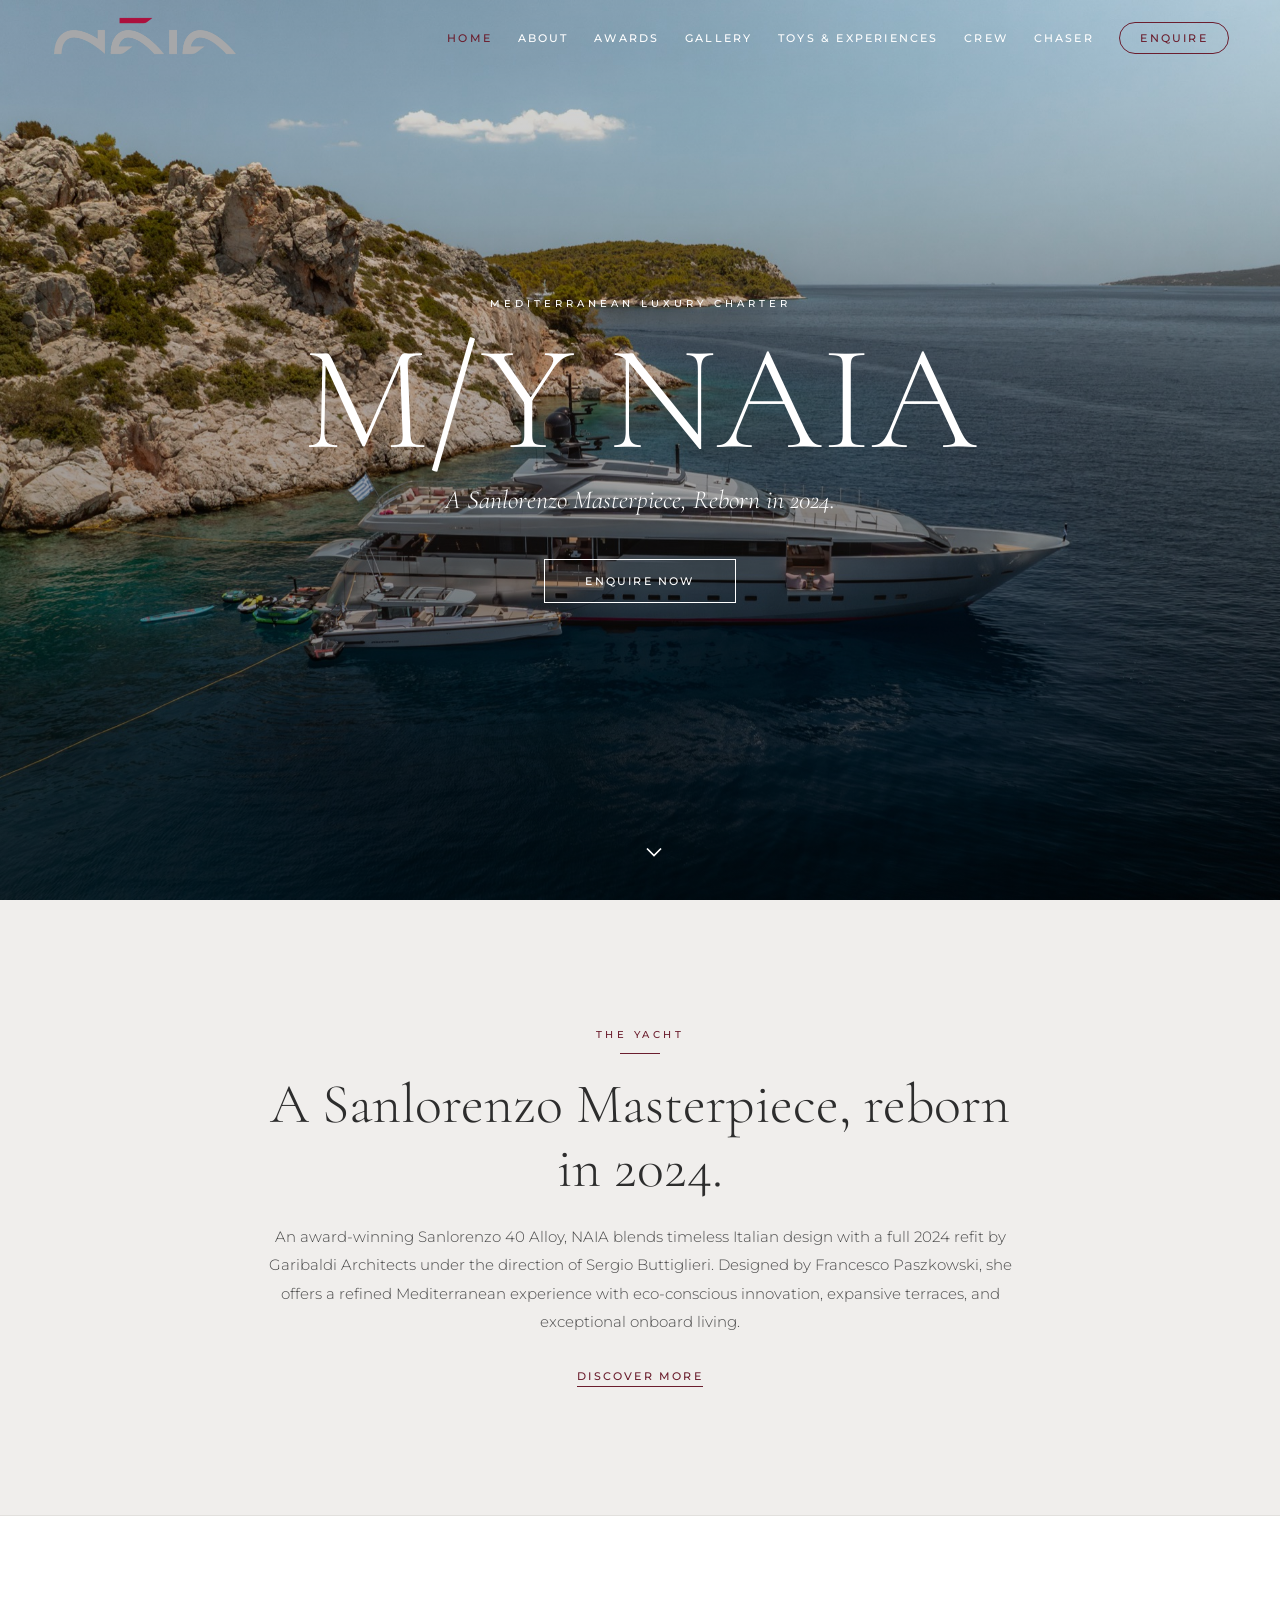
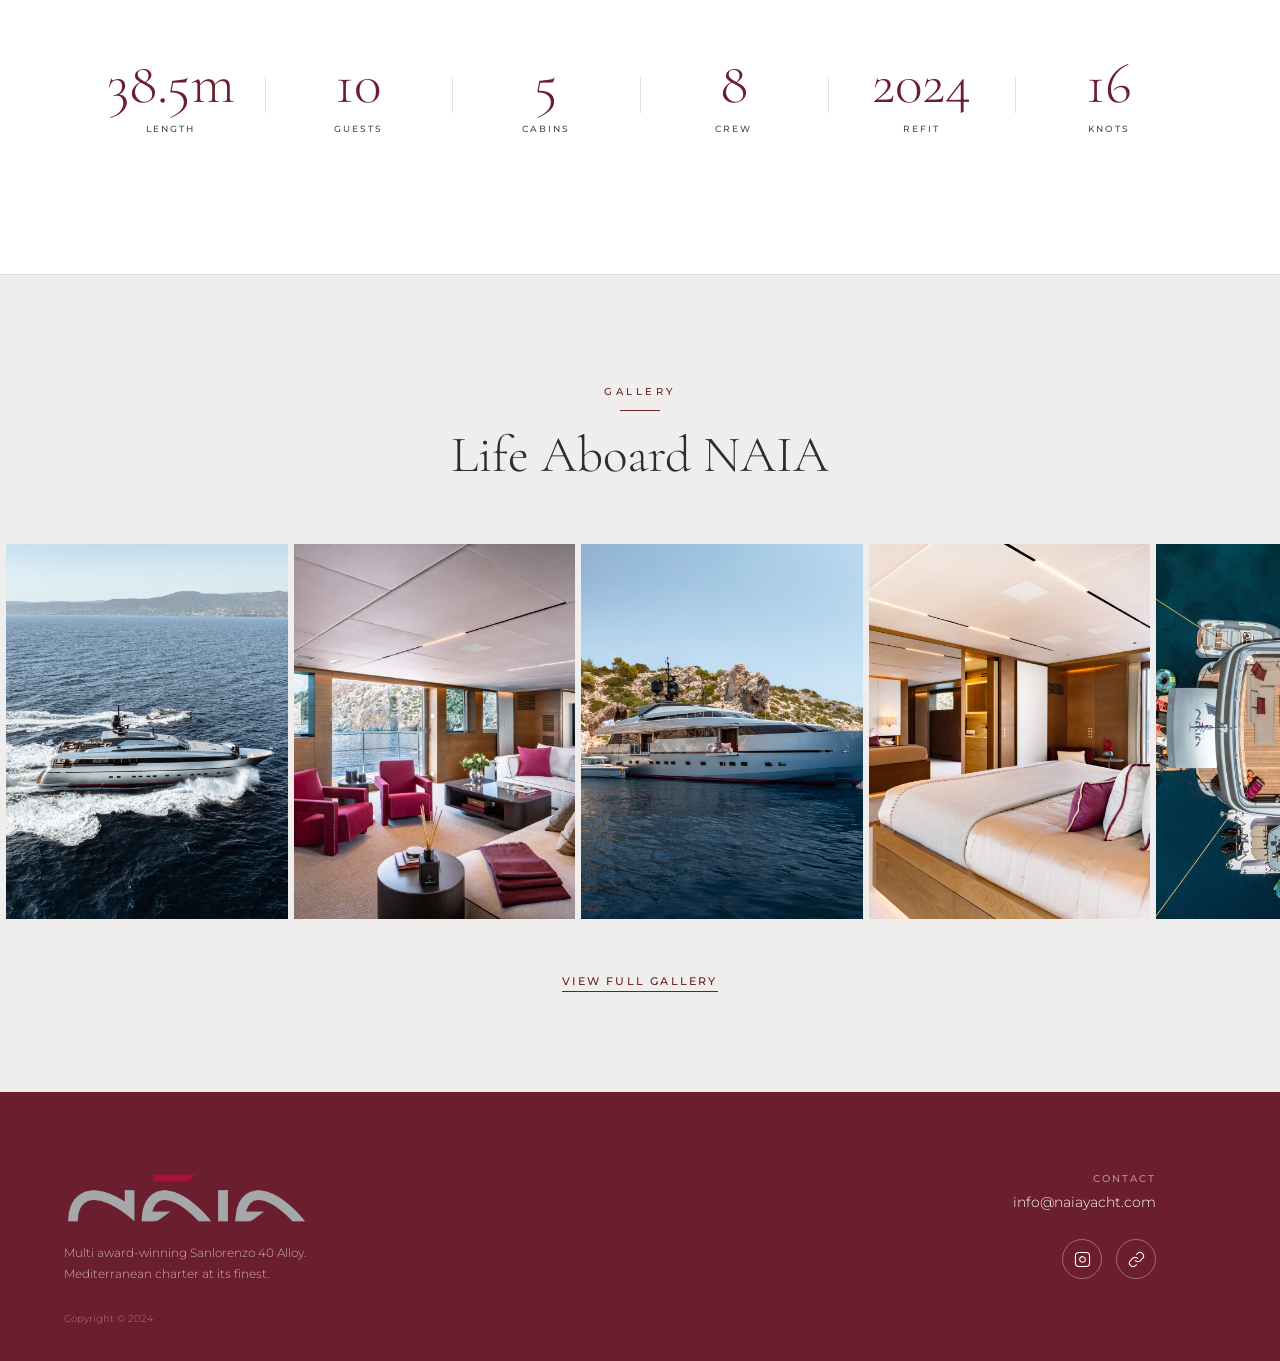
==== index.html @ 9a211b0f "Initial commit" ====
<!DOCTYPE html>
<html lang="en">
<head>
<meta charset="UTF-8">
<meta name="viewport" content="width=device-width, initial-scale=1.0">
<title>M/Y NAIA — Mediterranean Luxury Charter</title>
<meta name="description" content="M/Y NAIA — Award-winning Sanlorenzo 40 Alloy. Mediterranean luxury yacht charter. 10 guests, 5 cabins, 2024 refit.">
<link rel="preconnect" href="https://fonts.googleapis.com">
<link rel="preconnect" href="https://fonts.gstatic.com" crossorigin>
<link href="https://fonts.googleapis.com/css2?family=Cormorant+Garamond:ital,wght@0,300;0,400;0,600;1,300;1,400;1,600&family=Montserrat:wght@300;400;500&display=swap" rel="stylesheet">
<link rel="stylesheet" href="style.css?v=2">
<style>
/* ---- HERO ---- */
#home-hero {
  position: relative;
  height: 100vh;
  min-height: 600px;
  background: url('home-hero-final.jpg') center 60% / cover no-repeat;
  display: flex;
  flex-direction: column;
  align-items: center;
  justify-content: center;
  text-align: center;
}
#home-hero::after {
  content: '';
  position: absolute; inset: 0;
  background: linear-gradient(to bottom, rgba(0,0,0,0.12) 0%, rgba(0,0,0,0.58) 100%);
  pointer-events: none;
}

.hero-content { position: relative; z-index: 2; padding: 0 clamp(20px,5vw,60px); width: 100%; }

@keyframes hFadeUp {
  from { opacity:0; transform:translateY(20px); }
  to   { opacity:1; transform:translateY(0); }
}

.hero-eyebrow {
  font-family:'Montserrat',sans-serif; font-size:10px; font-weight:500;
  color:var(--white); text-transform:uppercase; letter-spacing:0.4em;
  opacity:0; animation: hFadeUp .8s ease forwards .2s;
}
.hero-title {
  font-family:'Cormorant Garamond',serif;
  font-size:clamp(72px,13vw,150px); font-weight:300; color:var(--white);
  line-height:1; margin-top:14px;
  opacity:0; animation: hFadeUp .8s ease forwards .4s;
}
.hero-subtitle {
  font-family:'Cormorant Garamond',serif; font-style:italic;
  font-size:clamp(18px,2.5vw,26px); font-weight:300; color:var(--white);
  margin-top:10px;
  opacity:0; animation: hFadeUp .8s ease forwards .6s;
}

.hero-cta {
  display:inline-block; margin-top:44px;
  border:1.5px solid var(--white); color:var(--white); background:transparent;
  font-family:'Montserrat',sans-serif; font-size:11px; font-weight:500;
  text-transform:uppercase; letter-spacing:0.2em; padding:14px 40px;
  cursor:pointer; transition:background .3s ease,color .3s ease;
  opacity:0; animation: hFadeUp .8s ease forwards .8s;
}
.hero-cta:hover { background:var(--white); color:var(--dark); }

@keyframes bounce { 0%,100%{transform:translateX(-50%) translateY(0)} 50%{transform:translateX(-50%) translateY(8px)} }
.scroll-chevron {
  position:absolute; bottom:30px; left:50%; transform:translateX(-50%);
  z-index:2; cursor:pointer;
  opacity:0; animation: hFadeUp .8s ease forwards 1.0s, bounce 2s ease-in-out infinite 2.2s;
}
.scroll-chevron svg { width:28px; height:28px; fill:none; stroke:var(--white); stroke-width:1.5; }

/* ---- YACHT TEXT BLOCK ---- */
.yacht-text-block {
  background: var(--light-grey);
  padding: clamp(80px,10vw,130px) clamp(20px,5vw,80px);
  text-align: center;
}
.yacht-text-inner { max-width: 760px; margin: 0 auto; }
.yacht-text-heading {
  font-family:'Cormorant Garamond',serif;
  font-size:clamp(32px,4.5vw,56px); font-weight:300; color:var(--dark);
  line-height:1.15; margin-top:18px;
}
.yacht-text-body {
  font-family:'Montserrat',sans-serif; font-size:clamp(13px,1.3vw,15px);
  font-weight:300; color:var(--mid-grey); line-height:1.9; margin-top:22px;
}
.intro-link {
  display:inline-block; margin-top:32px;
  font-family:'Montserrat',sans-serif; font-size:11px; font-weight:500;
  text-transform:uppercase; letter-spacing:0.2em; color:var(--burgundy);
  border-bottom:1px solid var(--burgundy); padding-bottom:3px;
  transition:color .3s ease;
}
.intro-link:hover { color:var(--deep-burgundy); }

/* ---- SPECS BAR ---- */
.specs-numbers {
  background: var(--white);
  padding: clamp(90px,12vw,140px) clamp(40px,6vw,100px);
  border-top: 1px solid var(--border);
  border-bottom: 1px solid var(--border);
}
.specs-numbers-inner {
  width: 100%;
  display: flex; align-items: center; justify-content: space-between;
  flex-wrap: nowrap;
}
.sn-item {
  text-align: center;
  flex: 1;
  position: relative;
  padding: 0 12px;
}
.sn-item + .sn-item::before {
  content: '';
  position: absolute; left: 0; top: 50%; transform: translateY(-50%);
  width: 1px; height: 36px;
  background: var(--border);
}
.sn-number {
  font-family:'Cormorant Garamond',serif;
  font-size: clamp(36px,4.5vw,64px); font-weight:300; color:var(--burgundy);
  line-height:1; display:block; white-space:nowrap;
}
.sn-label {
  font-family:'Montserrat',sans-serif; font-size:9px; font-weight:500;
  text-transform:uppercase; letter-spacing:0.22em; color:var(--mid-grey);
  margin-top:10px; display:block;
}

/* ---- GALLERY PREVIEW ---- */
.gallery-preview {
  background: var(--light-grey);
  padding: clamp(70px,9vw,110px) 0 0;
}
.gp-header {
  text-align: center;
  padding: 0 clamp(20px,5vw,80px) clamp(40px,5vw,60px);
}
.gp-heading {
  font-family:'Cormorant Garamond',serif;
  font-size:clamp(32px,4vw,52px); font-weight:300; color:var(--dark);
  margin-top:16px; line-height:1.1;
}
/* Horizontal scroll strip */
.gp-strip-wrap {
  overflow: hidden;
  cursor: none;
  position: relative;
}
.gp-strip-wrap:hover { cursor: none; }
.gp-strip {
  display: flex;
  gap: 6px;
  transition: transform 0.08s linear;
  will-change: transform;
  padding: 0 6px;
}
.gp-item {
  flex: 0 0 auto;
  width: clamp(220px, 22vw, 320px);
  overflow: hidden;
}
.gp-item img {
  width: 100%; aspect-ratio: 3/4; object-fit: cover; display: block;
  transition: transform .6s ease;
}
.gp-item:hover img { transform: scale(1.03); }

/* Custom cursor */
.gp-cursor { display: none; }

.gp-footer {
  text-align: center;
  padding: clamp(36px,4vw,52px) clamp(20px,5vw,80px) clamp(60px,8vw,100px);
}
.gp-btn {
  display:inline-block;
  font-family:'Montserrat',sans-serif; font-size:11px; font-weight:500;
  text-transform:uppercase; letter-spacing:0.2em; color:var(--burgundy);
  border-bottom:1px solid var(--burgundy); padding-bottom:3px;
  transition:opacity .3s ease;
}
.gp-btn:hover { opacity:.6; }

@media(max-width:600px) {
  .gp-item { width: 72vw; }
}

/* RESPONSIVE */
@media (max-width:700px) {
  .specs-numbers-inner { flex-wrap:wrap; justify-content:center; }
  .sn-item { flex: 0 0 33%; padding: 20px 8px; }
  .sn-item + .sn-item::before { display:none; }
}
</style>
</head>
<body>

<!-- NAV -->
<header id="site-header">
  <nav>
    <a href="index.html" class="nav-logo"><img src="logo.webp" alt="M/Y NAIA"></a>
    <ul class="nav-links">
      <li><a href="index.html" class="active">Home</a></li>
      <li><a href="about.html">About</a></li>
      <li><a href="awards.html">Awards</a></li>
      <li><a href="gallery.html">Gallery</a></li>
      <li><a href="toys.html">Toys &amp; Experiences</a></li>
      <li><a href="crew.html">Crew</a></li>
      <li><a href="chaser.html">Chaser</a></li>
      <li><a href="enquire.html" class="nav-enquire">Enquire</a></li>
    </ul>
    <button class="hamburger" id="hamburger" aria-label="Open menu"><span></span><span></span><span></span></button>
  </nav>
</header>

<div class="mobile-menu" id="mobile-menu">
  <button class="mobile-close" id="mobile-close">&times;</button>
  <ul class="mobile-menu-links">
    <li><a href="index.html">Home</a></li>
    <li><a href="about.html">About</a></li>
    <li><a href="awards.html">Awards</a></li>
    <li><a href="gallery.html">Gallery</a></li>
    <li><a href="toys.html">Toys &amp; Experiences</a></li>
    <li><a href="crew.html">Crew</a></li>
    <li><a href="chaser.html">Chaser</a></li>
    <li><a href="enquire.html">Enquire</a></li>
  </ul>
</div>

<main>

<!-- HERO -->
<section id="home-hero">
  <div class="hero-content">
    <p class="hero-eyebrow">Mediterranean Luxury Charter</p>
    <h1 class="hero-title">M/Y NAIA</h1>
    <p class="hero-subtitle">A Sanlorenzo Masterpiece, Reborn in 2024.</p>
    <a href="enquire.html" class="hero-cta">Enquire Now</a>
  </div>
  <div class="scroll-chevron" id="scroll-chevron">
    <svg viewBox="0 0 24 24"><polyline points="6 9 12 15 18 9"></polyline></svg>
  </div>
</section>

<!-- YACHT TEXT BLOCK -->
<section class="yacht-text-block">
  <div class="yacht-text-inner">
    <span class="section-eyebrow reveal" style="--i:0;display:block;text-align:center">The Yacht</span>
    <span class="eyebrow-line reveal" style="--i:1;margin:12px auto 0"></span>
    <h2 class="yacht-text-heading reveal" style="--i:2">A Sanlorenzo Masterpiece, reborn in 2024.</h2>
    <p class="yacht-text-body reveal" style="--i:3">An award-winning Sanlorenzo 40 Alloy, NAIA blends timeless Italian design with a full 2024 refit by Garibaldi Architects under the direction of Sergio Buttiglieri. Designed by Francesco Paszkowski, she offers a refined Mediterranean experience with eco-conscious innovation, expansive terraces, and exceptional onboard living.</p>
    <a href="about.html" class="intro-link reveal" style="--i:4">Discover More</a>
  </div>
</section>

<!-- SPECS NUMBERS -->
<section class="specs-numbers">
  <div class="specs-numbers-inner">
    <div class="sn-item reveal" style="--i:0"><span class="sn-number">38.5m</span><span class="sn-label">Length</span></div>
    <div class="sn-item reveal" style="--i:1"><span class="sn-number">10</span><span class="sn-label">Guests</span></div>
    <div class="sn-item reveal" style="--i:2"><span class="sn-number">5</span><span class="sn-label">Cabins</span></div>
    <div class="sn-item reveal" style="--i:3"><span class="sn-number">8</span><span class="sn-label">Crew</span></div>
    <div class="sn-item reveal" style="--i:4"><span class="sn-number">2024</span><span class="sn-label">Refit</span></div>
    <div class="sn-item reveal" style="--i:5"><span class="sn-number">16</span><span class="sn-label">Knots</span></div>
  </div>
</section>

<!-- GALLERY PREVIEW -->
<section class="gallery-preview">
  <div class="gp-header reveal" style="--i:0">
    <span class="section-eyebrow" style="display:block;text-align:center">Gallery</span>
    <span class="eyebrow-line" style="margin:12px auto 0"></span>
    <h2 class="gp-heading">Life Aboard NAIA</h2>
  </div>
  <div class="gp-strip-wrap" id="gp-strip-wrap">
    <div class="gp-strip" id="gp-strip">
      <div class="gp-item"><img src="gal-aerial-cruise.jpg" alt="M/Y NAIA underway" loading="lazy"></div>
      <div class="gp-item"><img src="gal-saloon.jpg" alt="Main saloon" loading="lazy"></div>
      <div class="gp-item"><img src="gal-anchored.jpg" alt="Anchored in the Mediterranean" loading="lazy"></div>
      <div class="gp-item"><img src="gal-master.jpg" alt="Master cabin" loading="lazy"></div>
      <div class="gp-item"><img src="gal-topdown.jpg" alt="Aerial deck view" loading="lazy"></div>
      <div class="gp-item"><img src="gal-dining.jpg" alt="Dining area" loading="lazy"></div>
      <div class="gp-item"><img src="gal-bow-lounge.jpg" alt="Bow lounge" loading="lazy"></div>
    </div>
  </div>
  <div class="gp-cursor" id="gp-cursor">Drag</div>
  <div class="gp-footer reveal" style="--i:1">
    <a href="gallery.html" class="gp-btn">View Full Gallery</a>
  </div>
</section>


</main>

<footer>
  <div class="footer-inner">
    <div class="footer-left">
      <a href="index.html"><img src="logo.webp" alt="M/Y NAIA" class="footer-logo"></a>
      <p class="footer-tagline">Multi award-winning Sanlorenzo 40 Alloy.<br>Mediterranean charter at its finest.</p>
      <p class="footer-copy">Copyright &copy; 2024</p>
    </div>
    <div class="footer-right">
      <span class="footer-contact-label">Contact</span>
      <a href="mailto:info@naiayacht.com" class="footer-email">info@naiayacht.com</a>
      <div class="footer-icons">
        <a href="https://www.instagram.com/naiayacht/" target="_blank" rel="noopener noreferrer" class="footer-icon-btn" aria-label="Instagram">
          <svg viewBox="0 0 24 24"><rect x="2" y="2" width="20" height="20" rx="5" ry="5"></rect><path d="M16 11.37A4 4 0 1 1 12.63 8 4 4 0 0 1 16 11.37z"></path><line x1="17.5" y1="6.5" x2="17.51" y2="6.5"></line></svg>
        </a>
        <a href="https://iyc.com/charter/naia-39m/" target="_blank" rel="noopener noreferrer" class="footer-icon-btn" aria-label="IYC Charter Listing">
          <svg viewBox="0 0 24 24"><path d="M10 13a5 5 0 0 0 7.54.54l3-3a5 5 0 0 0-7.07-7.07l-1.72 1.71"></path><path d="M14 11a5 5 0 0 0-7.54-.54l-3 3a5 5 0 0 0 7.07 7.07l1.71-1.71"></path></svg>
        </a>
      </div>
    </div>
  </div>
</footer>

<script src="nav.js"></script>
<script>
/* ---- GALLERY HORIZONTAL MOUSE SCROLL ---- */
(function(){
  var wrap = document.getElementById('gp-strip-wrap');
  var strip = document.getElementById('gp-strip');
  var cursor = document.getElementById('gp-cursor');
  if(!wrap || !strip) return;

  var targetX = 0, currentX = 0, rafId = null, isHovering = false;

  function getMaxScroll(){
    return strip.scrollWidth - wrap.offsetWidth;
  }

  wrap.addEventListener('mousemove', function(e){
    var rect = wrap.getBoundingClientRect();
    var pct = (e.clientX - rect.left) / rect.width; // 0 to 1
    targetX = pct * getMaxScroll();
    // custom cursor
    cursor.style.left = e.clientX + 'px';
    cursor.style.top = e.clientY + 'px';
  });

  wrap.addEventListener('mouseenter', function(){
    isHovering = true;
    cursor.classList.add('active');
    if(!rafId) animate();
  });

  wrap.addEventListener('mouseleave', function(){
    isHovering = false;
    cursor.classList.remove('active');
  });

  function animate(){
    currentX += (targetX - currentX) * 0.07;
    strip.style.transform = 'translateX(-' + Math.max(0, Math.min(currentX, getMaxScroll())) + 'px)';
    rafId = requestAnimationFrame(animate);
  }
})();

document.getElementById('scroll-chevron').addEventListener('click', function () {
  document.querySelector('.yacht-text-block').scrollIntoView({ behavior: 'smooth' });
});

/* Parallax disabled — hero image locked */
</script>
</body>
</html>
---- style.css ----
/* =============================================
   RESET & ROOT
============================================= */
*, *::before, *::after { box-sizing: border-box; margin: 0; padding: 0; }

:root {
  --white: #FFFFFF;
  --light-grey: #F0EEEC;
  --burgundy: #6B1E2E;
  --deep-burgundy: #6B1E2E;
  --dark: #2D2D2D;
  --mid-grey: #4A4A4A;
  --border: #E2E0DD;
}

html { scroll-behavior: smooth; overflow-x: hidden; }

body {
  overflow-x: hidden;
  font-family: 'Montserrat', sans-serif;
  font-weight: 300;
  color: var(--dark);
  background: var(--white);
  -webkit-font-smoothing: antialiased;
}

img { max-width: 100%; height: auto; display: block; }
a { text-decoration: none; color: inherit; }

/* =============================================
   REVEAL ANIMATIONS
============================================= */
.reveal {
  opacity: 0;
  transform: translateY(24px);
  transition: opacity 0.75s ease, transform 0.75s ease;
  transition-delay: calc(var(--i, 0) * 0.1s);
}
.reveal.visible { opacity: 1; transform: translateY(0); }

/* =============================================
   NAVIGATION
============================================= */
header {
  position: fixed;
  top: 0; left: 0;
  width: 100%;
  z-index: 900;
  transition: background 0.4s ease, border-color 0.4s ease;
  border-bottom: 1px solid transparent;
}
header.scrolled {
  background: var(--white);
  border-bottom-color: var(--border);
  box-shadow: 0 2px 20px rgba(0,0,0,0.06);
}
header.solid {
  background: var(--white);
  border-bottom-color: var(--border);
}

nav {
  display: flex;
  align-items: center;
  justify-content: space-between;
  padding: 0 clamp(20px, 4vw, 60px);
  height: 72px;
  max-width: 1400px;
  margin: 0 auto;
}

.nav-logo img {
  height: 40px;
  width: auto;
  transition: filter 0.4s ease;
}
/* No filter at all — always show the real logo colours */

.nav-links {
  display: flex;
  align-items: center;
  gap: clamp(14px, 2vw, 32px);
  list-style: none;
}
.nav-links a {
  font-family: 'Montserrat', sans-serif;
  font-size: 11px;
  font-weight: 500;
  text-transform: uppercase;
  letter-spacing: 0.2em;
  color: var(--white);
  position: relative;
  padding-bottom: 4px;
  transition: color 0.3s ease;
  white-space: nowrap;
}
header.scrolled .nav-links a,
header.solid .nav-links a { color: var(--dark); }

.nav-links a::after {
  content: '';
  position: absolute;
  bottom: 0; left: 0;
  width: 100%; height: 1px;
  background: var(--burgundy);
  transform: scaleX(0);
  transform-origin: left;
  transition: transform 0.3s ease;
}
.nav-links a:hover::after { transform: scaleX(1); }
.nav-links a:hover,
header.scrolled .nav-links a:hover,
header.solid .nav-links a:hover { color: var(--burgundy); }

.nav-links a.active { color: var(--burgundy); }
header.solid .nav-links a.active { color: var(--burgundy); }

.nav-enquire {
  border: 1px solid var(--burgundy) !important;
  color: var(--burgundy) !important;
  padding: 8px 20px !important;
  border-radius: 50px;
  transition: background 0.3s ease, color 0.3s ease !important;
}
.nav-enquire::after { display: none !important; }
.nav-enquire:hover { background: var(--burgundy) !important; color: var(--white) !important; }

/* Hamburger */
.hamburger {
  display: none;
  flex-direction: column;
  justify-content: center;
  gap: 5px;
  width: 44px; height: 44px;
  cursor: pointer;
  background: none; border: none;
  padding: 10px;
}
.hamburger span {
  display: block;
  width: 22px; height: 1.5px;
  background: var(--white);
  transition: background 0.3s ease;
}
header.scrolled .hamburger span,
header.solid .hamburger span { background: var(--dark); }

/* Mobile overlay */
.mobile-menu {
  position: fixed; inset: 0;
  background: var(--white);
  z-index: 999;
  display: flex;
  flex-direction: column;
  align-items: center;
  justify-content: center;
  opacity: 0;
  pointer-events: none;
  transition: opacity 0.35s ease;
}
.mobile-menu.open { opacity: 1; pointer-events: all; }

.mobile-menu-links { list-style: none; text-align: center; }
.mobile-menu-links li {
  opacity: 0;
  transform: translateY(12px);
  transition: opacity 0.35s ease, transform 0.35s ease;
}
.mobile-menu.open .mobile-menu-links li { opacity: 1; transform: translateY(0); }
.mobile-menu.open .mobile-menu-links li:nth-child(1) { transition-delay: 0.05s; }
.mobile-menu.open .mobile-menu-links li:nth-child(2) { transition-delay: 0.10s; }
.mobile-menu.open .mobile-menu-links li:nth-child(3) { transition-delay: 0.15s; }
.mobile-menu.open .mobile-menu-links li:nth-child(4) { transition-delay: 0.20s; }
.mobile-menu.open .mobile-menu-links li:nth-child(5) { transition-delay: 0.25s; }
.mobile-menu.open .mobile-menu-links li:nth-child(6) { transition-delay: 0.30s; }
.mobile-menu.open .mobile-menu-links li:nth-child(7) { transition-delay: 0.35s; }
.mobile-menu.open .mobile-menu-links li:nth-child(8) { transition-delay: 0.40s; }
.mobile-menu-links a {
  font-family: 'Cormorant Garamond', serif;
  font-size: clamp(32px, 6vw, 42px);
  font-weight: 400;
  color: var(--dark);
  display: block;
  padding: 8px 0;
}
.mobile-menu-links a:hover { color: var(--burgundy); }
.mobile-close {
  position: absolute; top: 20px; right: 20px;
  width: 44px; height: 44px;
  background: none; border: none;
  font-size: 28px; color: var(--dark);
  cursor: pointer;
  display: flex; align-items: center; justify-content: center;
}

/* =============================================
   PAGE HERO BANNER (interior pages)
============================================= */
.page-hero {
  position: relative;
  height: 55vh;
  min-height: 380px;
  background-size: cover;
  background-position: center;
  background-repeat: no-repeat;
  display: flex;
  align-items: flex-end;
  padding: clamp(40px, 6vw, 80px) clamp(20px, 5vw, 80px);
}
.page-hero::after {
  content: '';
  position: absolute; inset: 0;
  background: linear-gradient(to bottom, rgba(0,0,0,0.1) 0%, rgba(0,0,0,0.65) 100%);
}
.page-hero-content {
  position: relative; z-index: 1;
}
.page-hero-eyebrow {
  font-family: 'Montserrat', sans-serif;
  font-size: 10px;
  font-weight: 500;
  text-transform: uppercase;
  letter-spacing: 0.4em;
  color: rgba(255,255,255,0.7);
  display: block;
  margin-bottom: 12px;
}
.page-hero-title {
  font-family: 'Cormorant Garamond', serif;
  font-size: clamp(44px, 7vw, 90px);
  font-weight: 300;
  color: var(--white);
  line-height: 1;
}
.page-hero-subtitle {
  font-family: 'Cormorant Garamond', serif;
  font-style: italic;
  font-size: clamp(16px, 2vw, 22px);
  color: rgba(255,255,255,0.8);
  margin-top: 10px;
}

/* =============================================
   SHARED TYPOGRAPHY HELPERS
============================================= */
.section-eyebrow {
  font-family: 'Montserrat', sans-serif;
  font-size: 10px;
  font-weight: 500;
  text-transform: uppercase;
  letter-spacing: 0.35em;
  color: var(--burgundy);
  display: block;
}
.eyebrow-line {
  display: block;
  width: 40px; height: 1px;
  background: var(--burgundy);
  margin-top: 12px;
}
.section-rule {
  border: none;
  border-top: 1px solid var(--border);
  margin: 32px 0;
}

/* =============================================
   FOOTER
============================================= */
footer {
  background: var(--burgundy);
  padding: clamp(50px,7vw,80px) clamp(24px,5vw,80px) 36px;
}
.footer-inner {
  width: 100%;
  display: grid;
  grid-template-columns: 1fr 1fr;
  gap: 40px;
  align-items: start;
}
/* Left column */
.footer-left {}
.footer-logo {
  height: 52px;
  width: auto;
  /* No filter — show original logo colours */
}
.footer-tagline {
  font-family: 'Montserrat', sans-serif;
  font-size: 12px;
  font-weight: 300;
  color: rgba(255,255,255,0.65);
  margin-top: 18px;
  line-height: 1.75;
  max-width: 320px;
}
.footer-copy {
  font-family: 'Montserrat', sans-serif;
  font-size: 10px;
  font-weight: 300;
  color: rgba(255,255,255,0.4);
  margin-top: 28px;
}
/* Right column */
.footer-right { text-align: right; padding-right: 60px; }
.footer-contact-label {
  font-family: 'Montserrat', sans-serif;
  font-size: 10px;
  font-weight: 500;
  text-transform: uppercase;
  letter-spacing: 0.2em;
  color: rgba(255,255,255,0.5);
  display: block;
  margin-bottom: 8px;
}
.footer-email {
  font-family: 'Montserrat', sans-serif;
  font-size: 14px;
  font-weight: 300;
  color: var(--white);
  transition: opacity 0.3s ease;
  display: block;
  margin-bottom: 28px;
}
.footer-email:hover { opacity: 0.75; }
.footer-icons {
  display: flex;
  justify-content: flex-end;
  gap: 14px;
  margin-top: 8px;
}
.footer-icon-btn {
  width: 40px;
  height: 40px;
  border-radius: 50%;
  border: 1px solid rgba(255,255,255,0.35);
  display: flex;
  align-items: center;
  justify-content: center;
  color: var(--white);
  transition: border-color 0.3s ease, background 0.3s ease;
  background: transparent;
}
.footer-icon-btn:hover {
  border-color: var(--white);
  background: rgba(255,255,255,0.1);
}
.footer-icon-btn svg {
  width: 17px;
  height: 17px;
  fill: none;
  stroke: var(--white);
  stroke-width: 1.5;
}

/* Mobile: stack */
@media (max-width: 600px) {
  .footer-inner { grid-template-columns: 1fr; }
  .footer-right { text-align: left; }
  .footer-icons { justify-content: flex-start; }
}

/* =============================================
   RESPONSIVE NAV
============================================= */
@media (max-width: 900px) {
  .nav-links { display: none; }
  .hamburger { display: flex; }
}
@media (max-width: 600px) {
  footer { padding: 50px 24px 30px; }
}
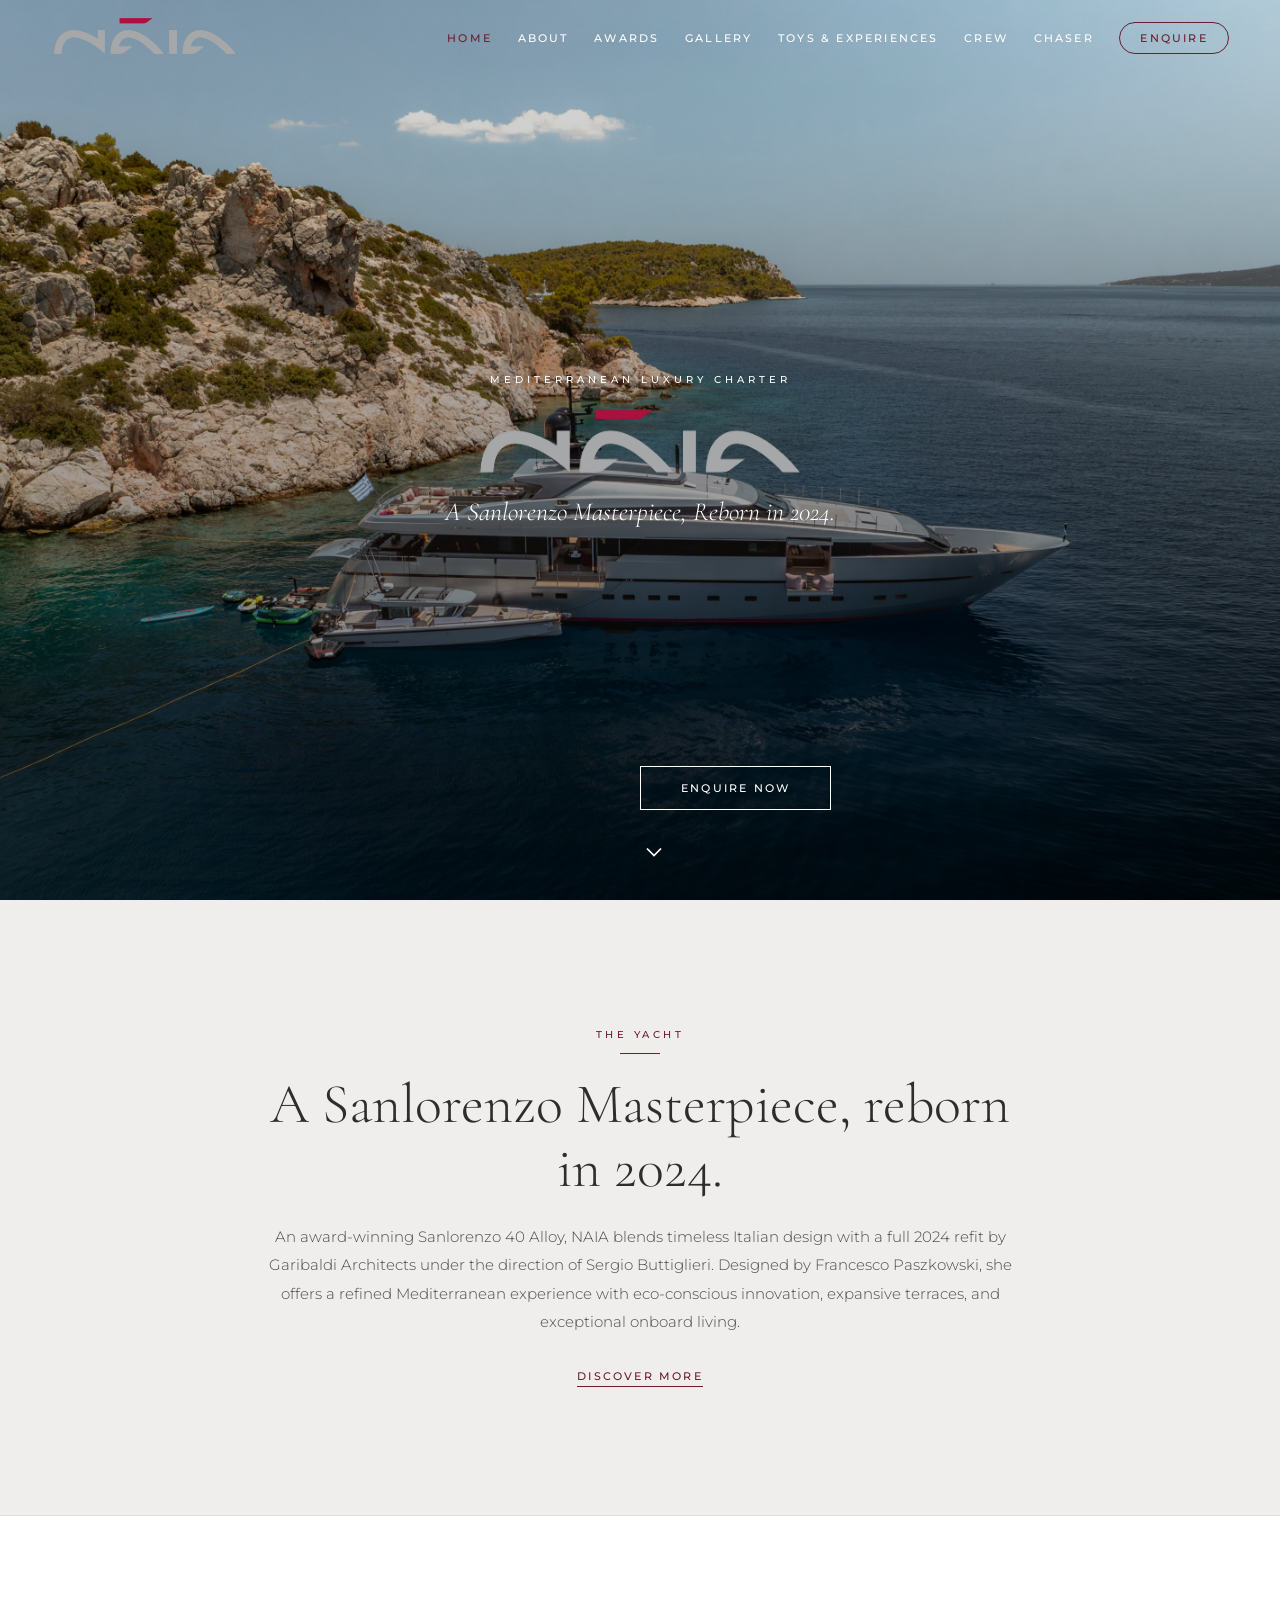
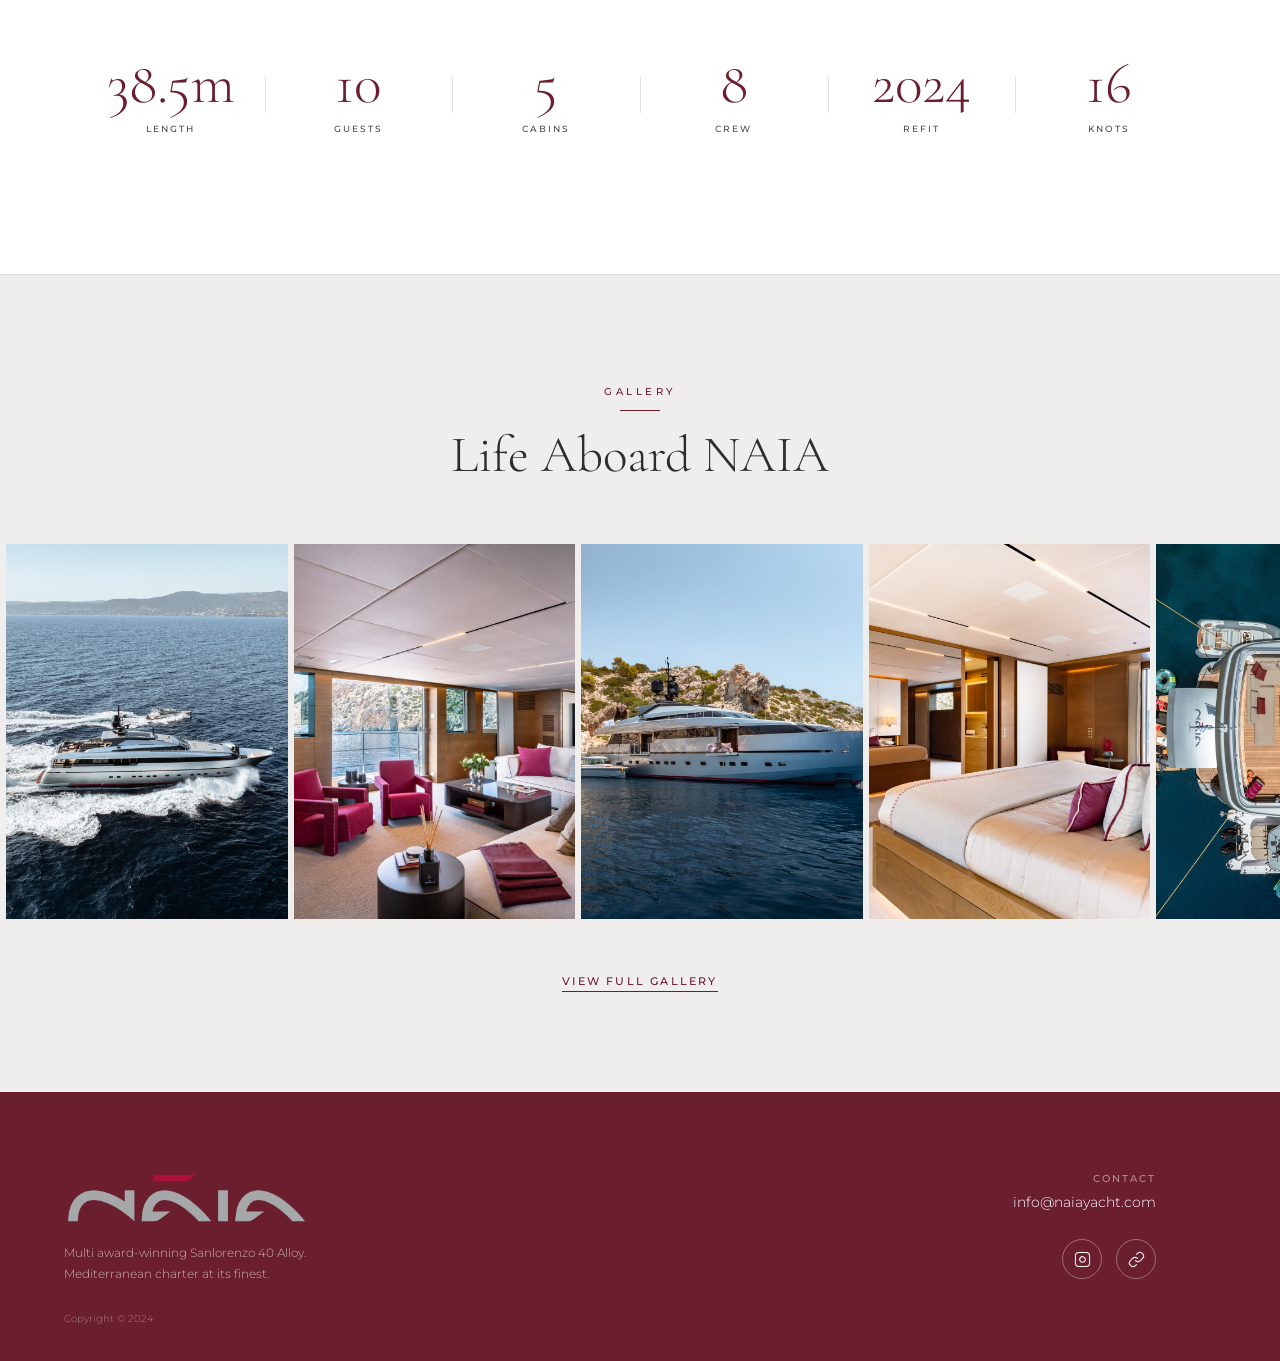
==== commit fb63e25f: "Hero: logo in original colours, centered layout, Enquire Now button above scroll arrow" ====
--- a/index.html
+++ b/index.html
@@ -54,13 +54,19 @@
   opacity:0; animation: hFadeUp .8s ease forwards .6s;
 }
 
+.hero-cta-wrap {
+  position:absolute;
+  bottom: 90px;
+  left:50%; transform:translateX(-50%);
+  z-index:2;
+  opacity:0; animation: hFadeUp .8s ease forwards .8s;
+}
 .hero-cta {
-  display:inline-block; margin-top:44px;
+  display:inline-block;
   border:1.5px solid var(--white); color:var(--white); background:transparent;
   font-family:'Montserrat',sans-serif; font-size:11px; font-weight:500;
   text-transform:uppercase; letter-spacing:0.2em; padding:14px 40px;
   cursor:pointer; transition:background .3s ease,color .3s ease;
-  opacity:0; animation: hFadeUp .8s ease forwards .8s;
 }
 .hero-cta:hover { background:var(--white); color:var(--dark); }
 
@@ -239,8 +245,10 @@
 <section id="home-hero">
   <div class="hero-content">
     <p class="hero-eyebrow">Mediterranean Luxury Charter</p>
-    <h1 class="hero-title">M/Y NAIA</h1>
-    <p class="hero-subtitle">A Sanlorenzo Masterpiece, Reborn in 2024.</p>
+    <img src="logo.webp" alt="M/Y NAIA" class="hero-logo-main" style="height:clamp(48px,5.5vw,88px); width:auto; display:block; margin:20px auto 0; opacity:0; animation: hFadeUp .8s ease forwards .4s;">
+    <p class="hero-subtitle" style="margin-top:20px;">A Sanlorenzo Masterpiece, Reborn in 2024.</p>
+  </div>
+  <div class="hero-cta-wrap">
     <a href="enquire.html" class="hero-cta">Enquire Now</a>
   </div>
   <div class="scroll-chevron" id="scroll-chevron">
--- a/style.css
+++ b/style.css
@@ -65,8 +65,7 @@
   justify-content: space-between;
   padding: 0 clamp(20px, 4vw, 60px);
   height: 72px;
-  max-width: 1400px;
-  margin: 0 auto;
+  width: 100%;
 }
 
 .nav-logo img {
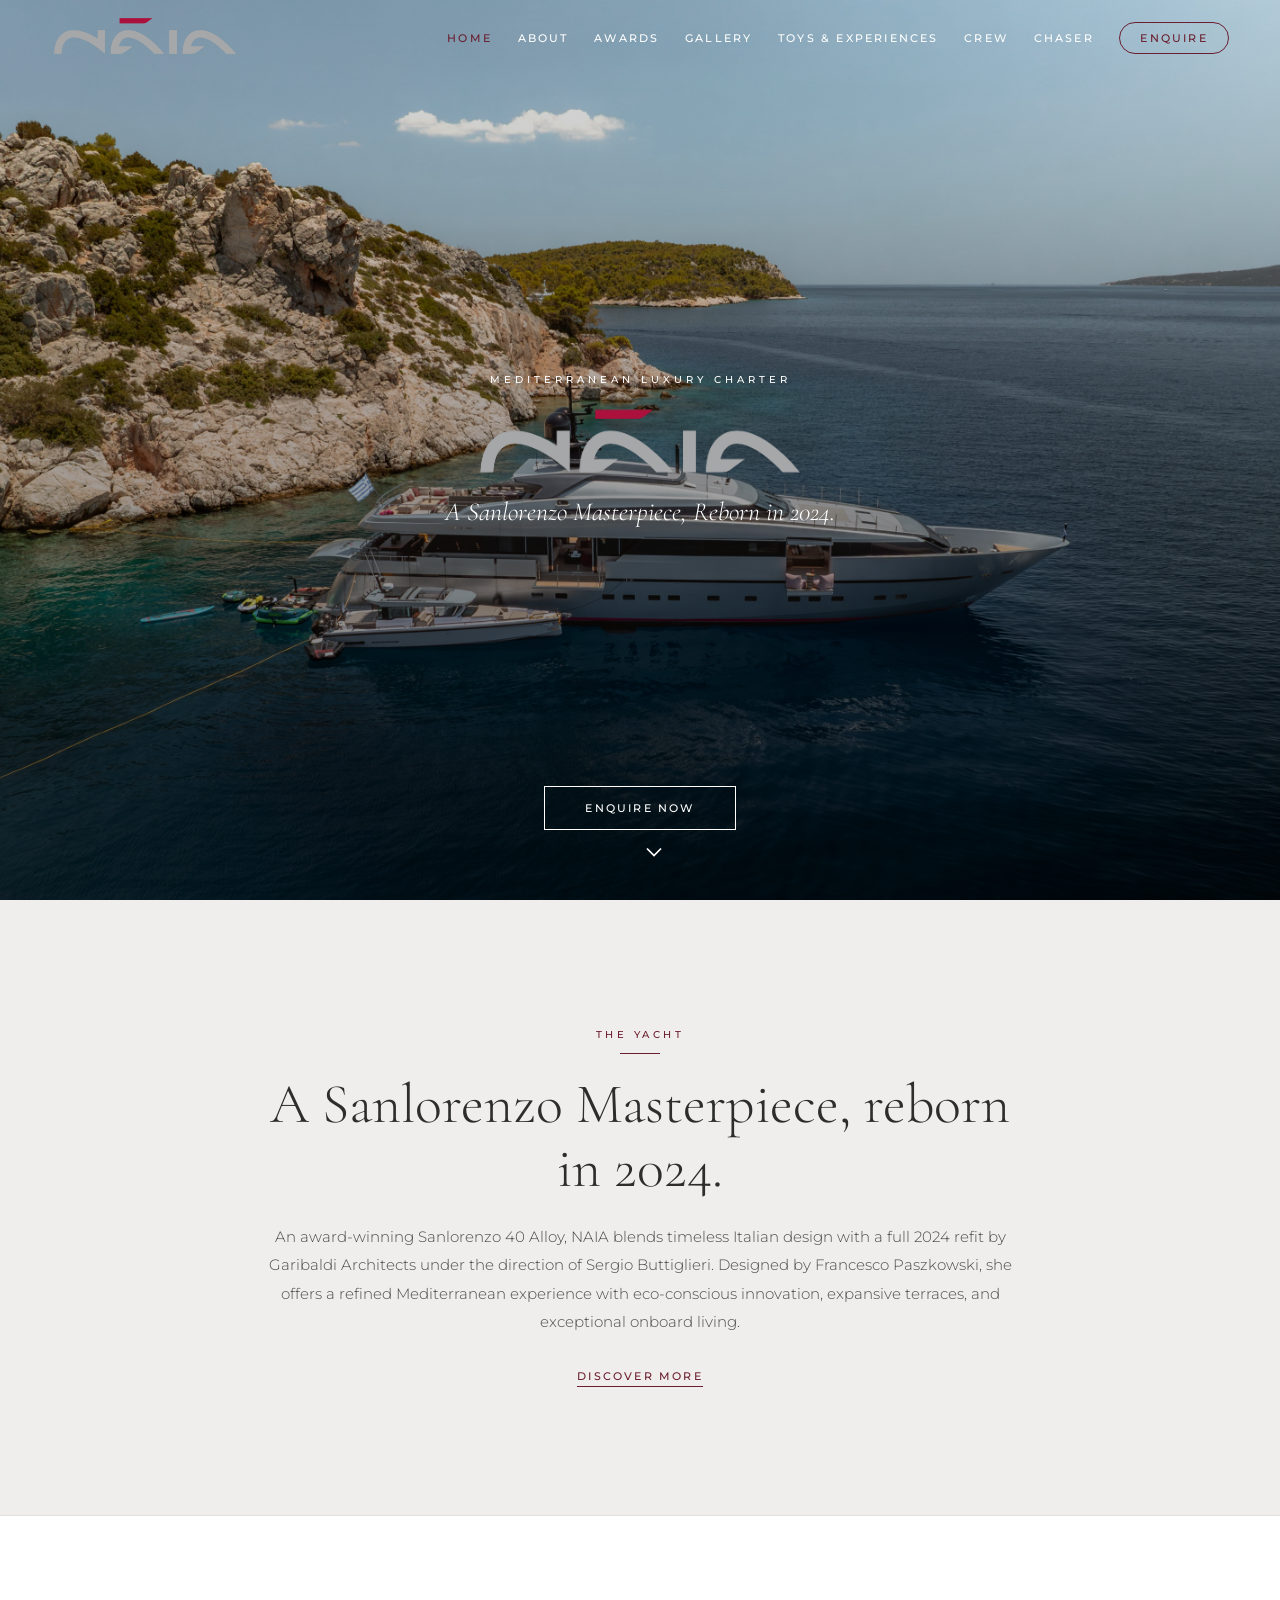
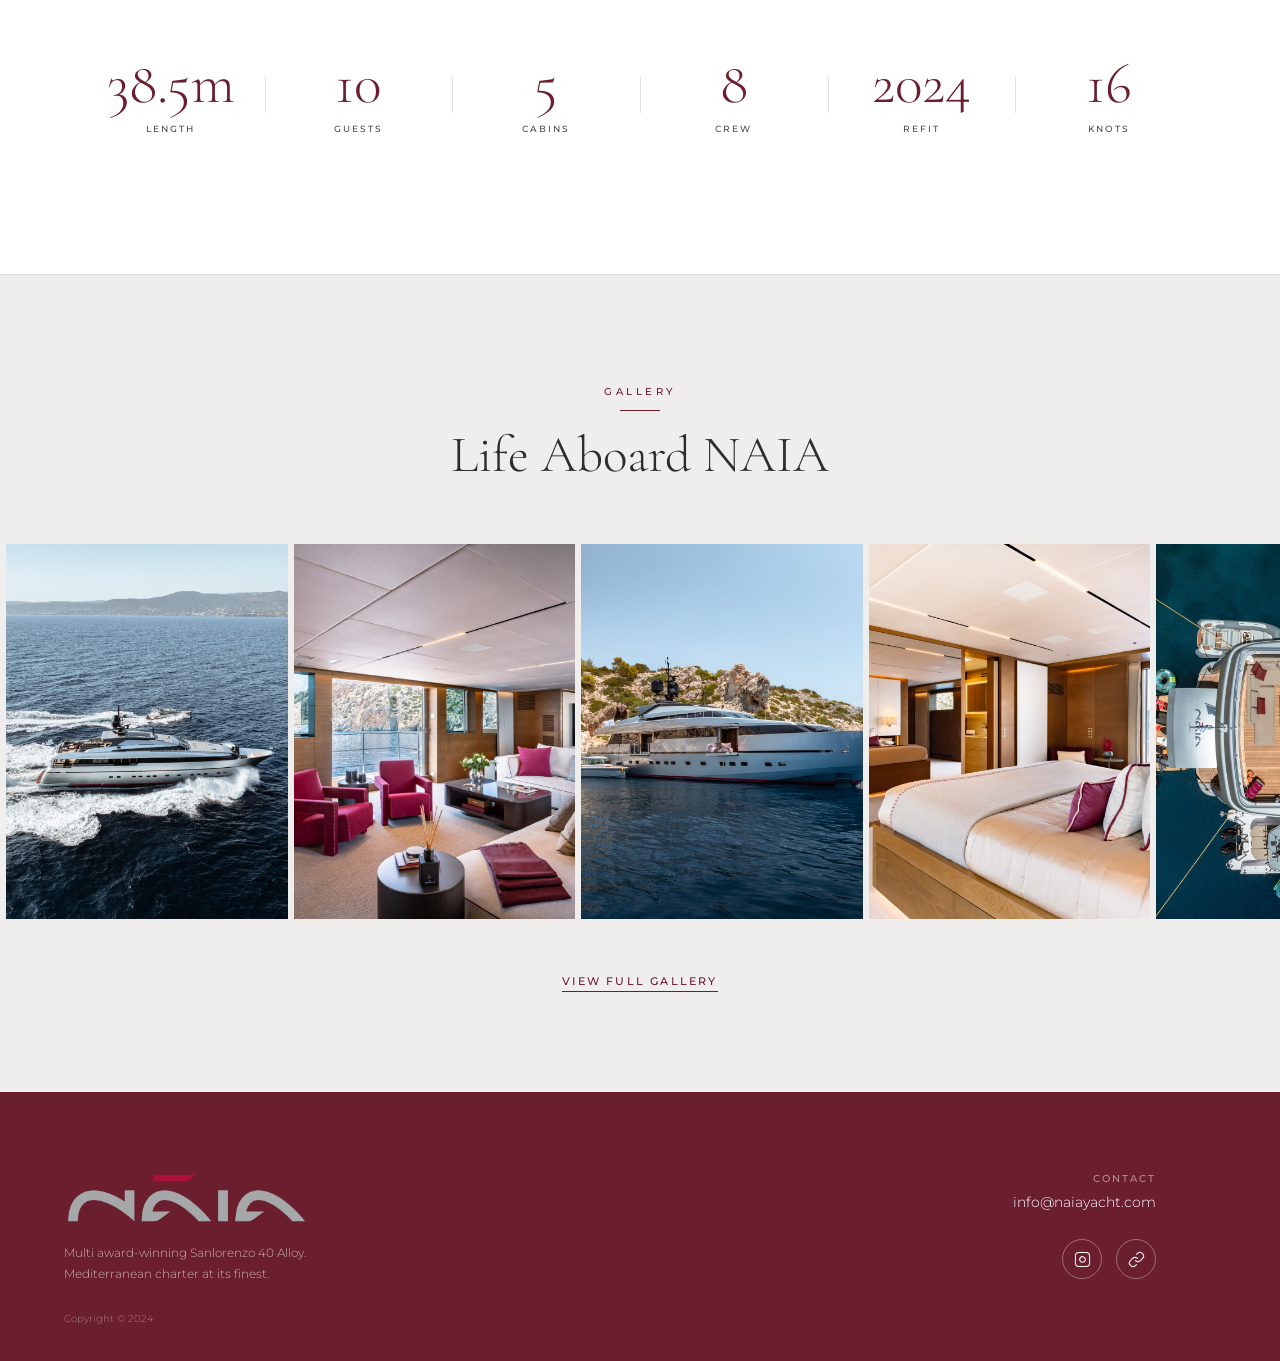
==== commit a262f2be: "Awards page redesign, about page text updates, home hero logo and button positioning" ====
--- a/index.html
+++ b/index.html
@@ -15,7 +15,7 @@
   position: relative;
   height: 100vh;
   min-height: 600px;
-  background: url('home-hero-final.jpg') center 60% / cover no-repeat;
+  background: url('home-hero-final.jpg') center 30% / cover no-repeat;
   display: flex;
   flex-direction: column;
   align-items: center;
@@ -56,8 +56,10 @@
 
 .hero-cta-wrap {
   position:absolute;
-  bottom: 90px;
-  left:50%; transform:translateX(-50%);
+  bottom: 70px;
+  left: 0; right: 0;
+  display: flex;
+  justify-content: center;
   z-index:2;
   opacity:0; animation: hFadeUp .8s ease forwards .8s;
 }
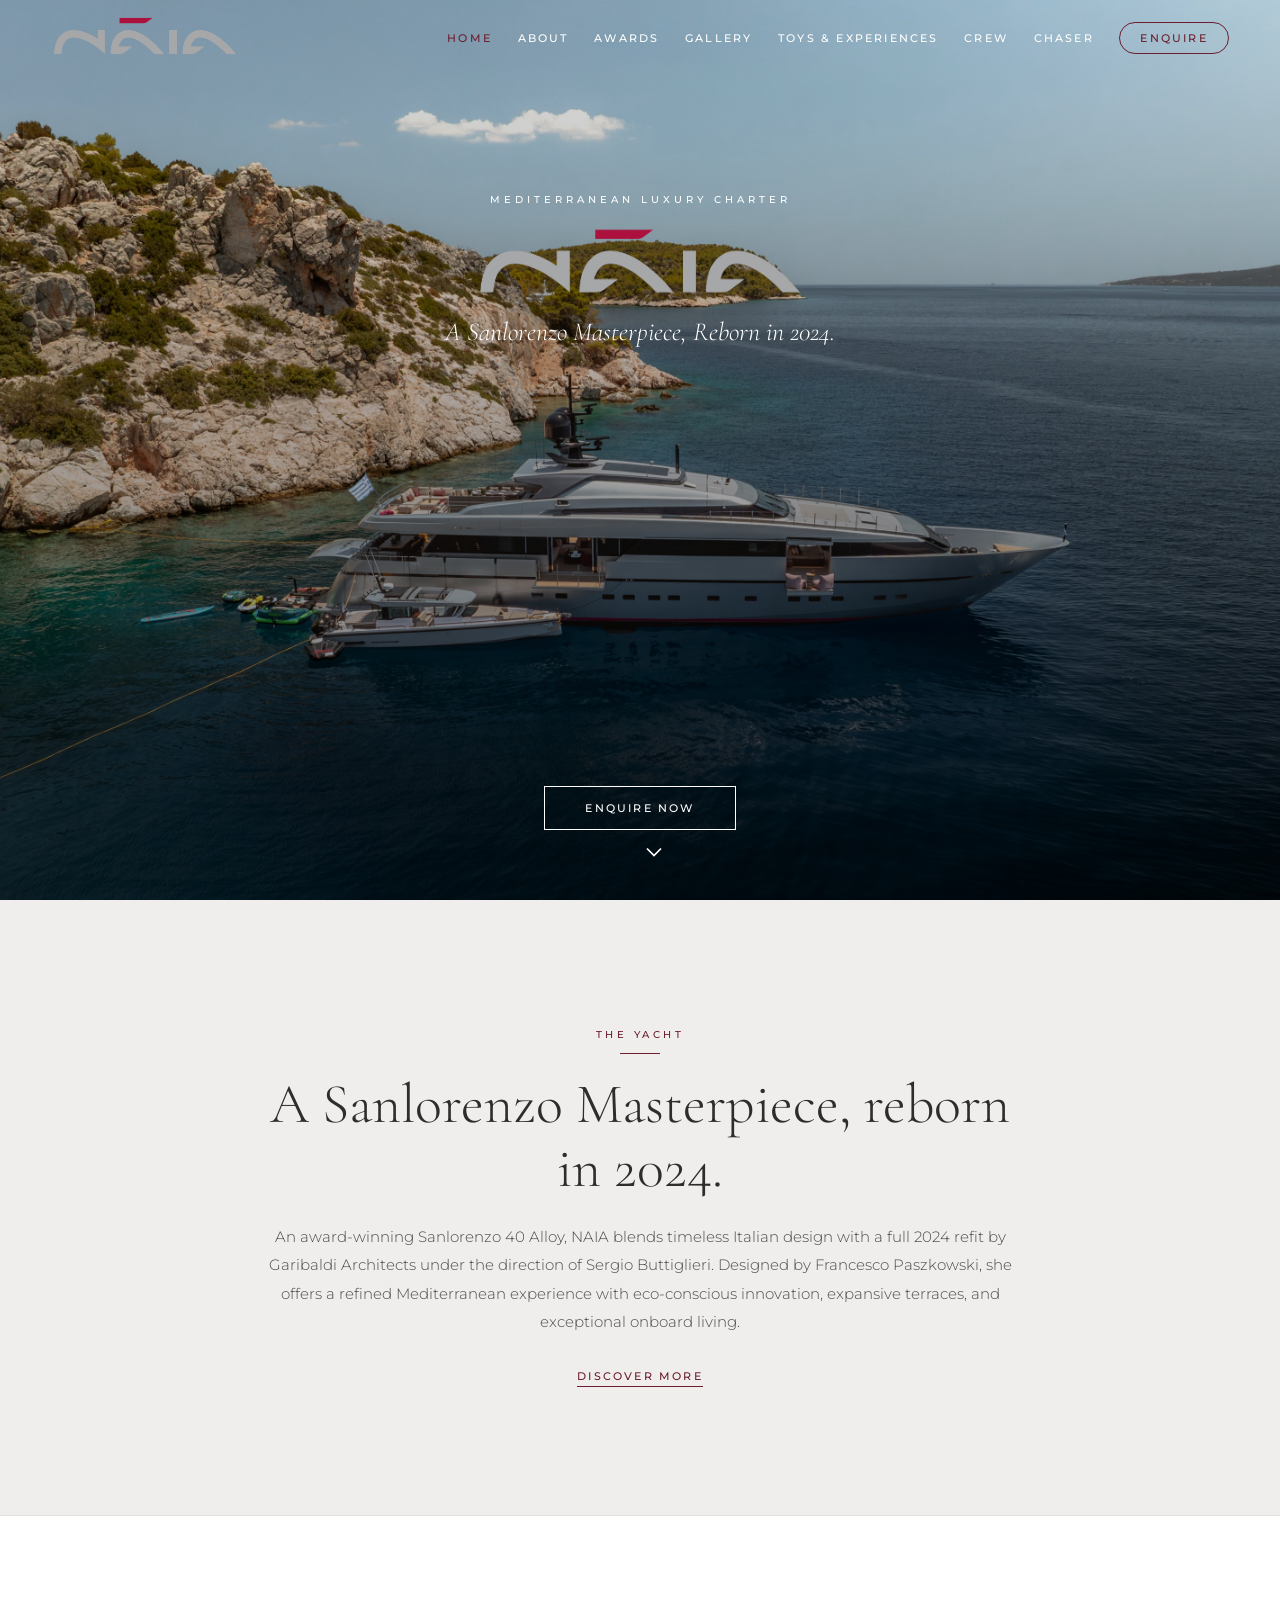
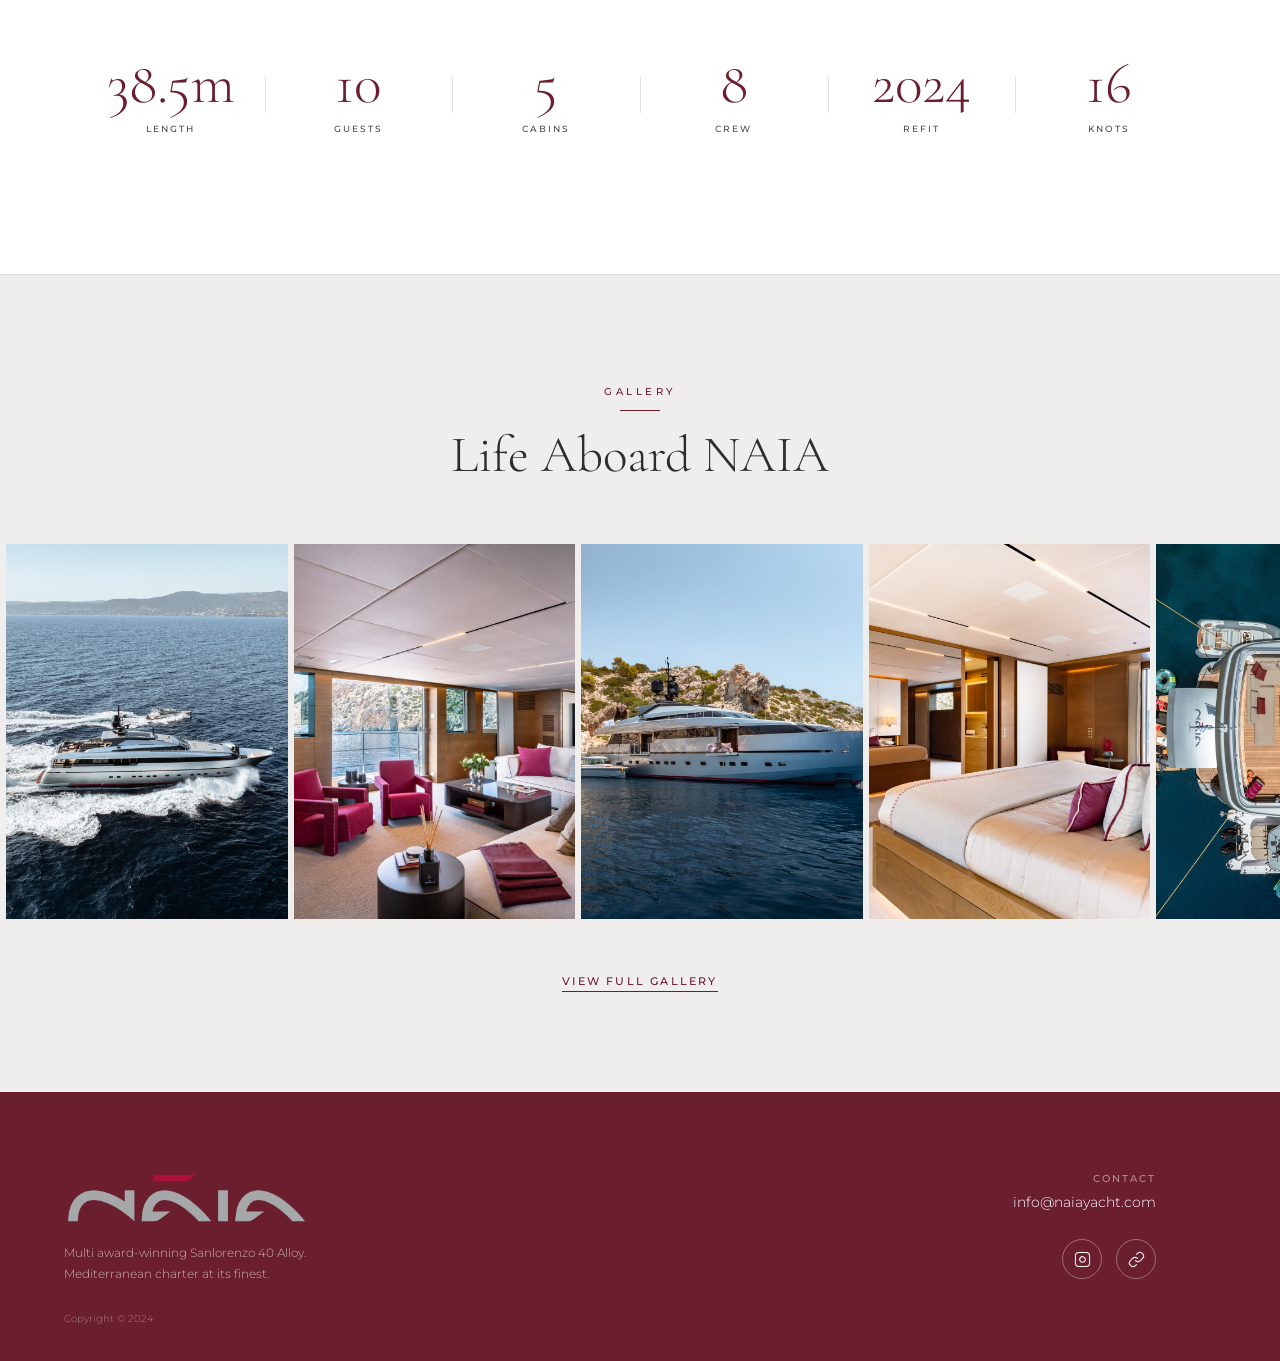
==== commit 7fc8ed55: "Add looping hero video and reposition hero content" ====
--- a/index.html
+++ b/index.html
@@ -21,6 +21,15 @@
   align-items: center;
   justify-content: center;
   text-align: center;
+  overflow: hidden;
+}
+.hero-video {
+  position: absolute;
+  inset: 0;
+  width: 100%; height: 100%;
+  object-fit: cover;
+  object-position: center;
+  z-index: 0;
 }
 #home-hero::after {
   content: '';
@@ -29,7 +38,8 @@
   pointer-events: none;
 }
 
-.hero-content { position: relative; z-index: 2; padding: 0 clamp(20px,5vw,60px); width: 100%; }
+.hero-content { position: relative; z-index: 2; padding: 0 clamp(20px,5vw,60px); width: 100%; transform: translateY(-20vh); }
+#home-hero::after { z-index: 1; }
 
 @keyframes hFadeUp {
   from { opacity:0; transform:translateY(20px); }
@@ -245,6 +255,9 @@
 
 <!-- HERO -->
 <section id="home-hero">
+  <video class="hero-video" autoplay muted loop playsinline poster="home-hero-final.jpg">
+    <source src="clips00002957.mov" type="video/mp4">
+  </video>
   <div class="hero-content">
     <p class="hero-eyebrow">Mediterranean Luxury Charter</p>
     <img src="logo.webp" alt="M/Y NAIA" class="hero-logo-main" style="height:clamp(48px,5.5vw,88px); width:auto; display:block; margin:20px auto 0; opacity:0; animation: hFadeUp .8s ease forwards .4s;">
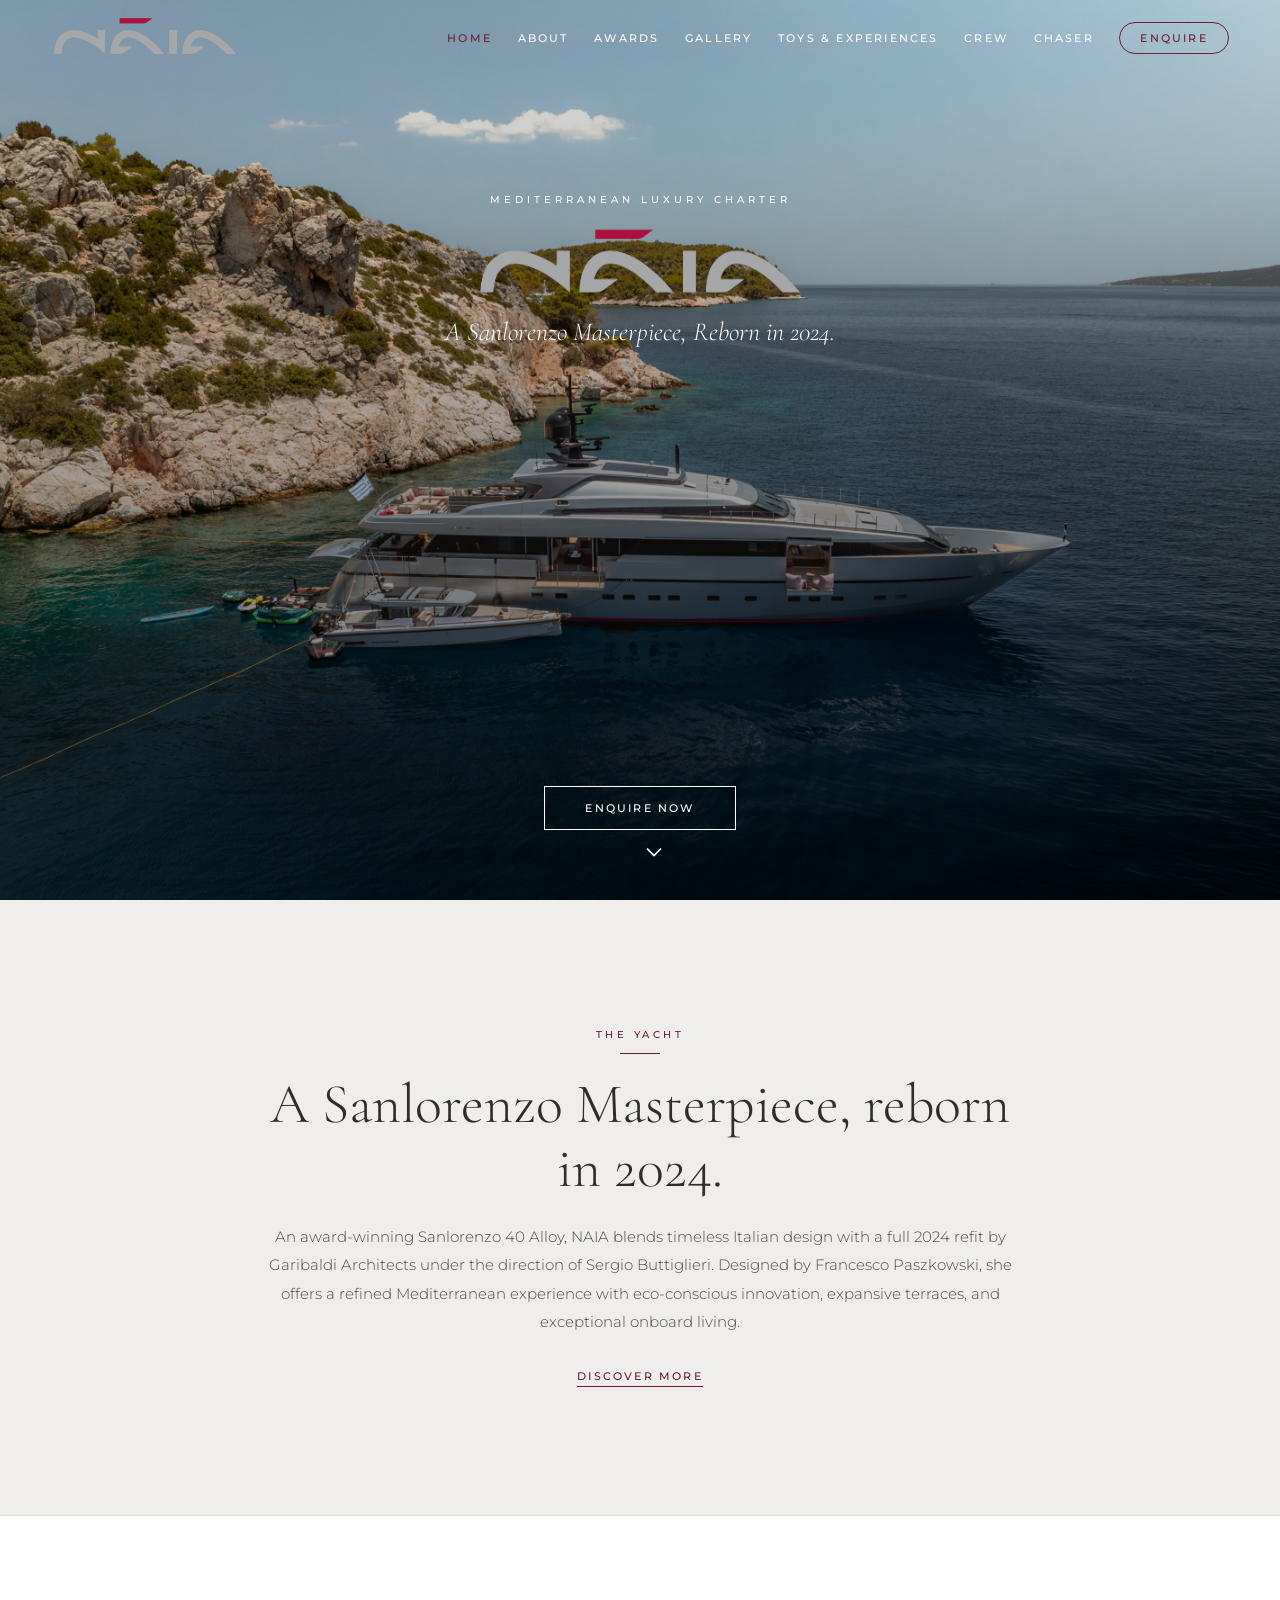
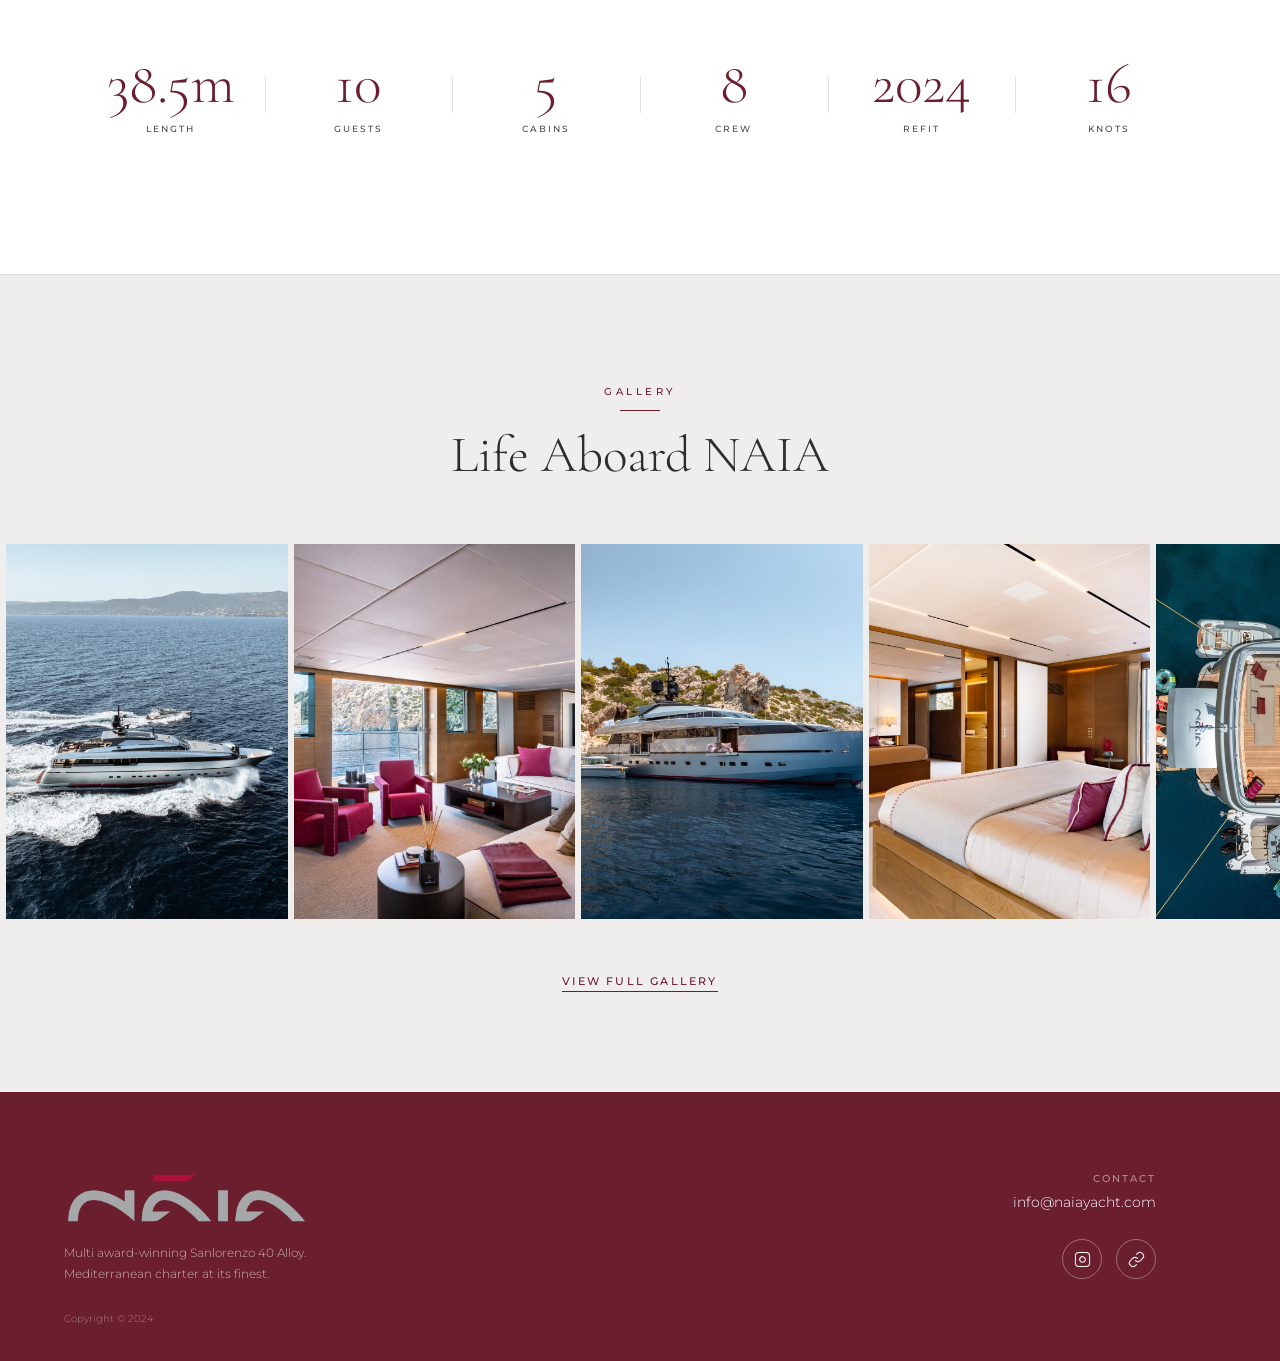
==== commit 02d022bf: "UI polish: hero video slowdown, about image fix, awards/crew dark grey, enquiry validation, toys Sea" ====
--- a/index.html
+++ b/index.html
@@ -385,6 +385,10 @@
   }
 })();
 
+/* Slow motion hero video */
+var heroVid = document.querySelector('.hero-video');
+if(heroVid){ heroVid.playbackRate = 0.6; heroVid.addEventListener('loadeddata', function(){ heroVid.playbackRate = 0.6; }); }
+
 document.getElementById('scroll-chevron').addEventListener('click', function () {
   document.querySelector('.yacht-text-block').scrollIntoView({ behavior: 'smooth' });
 });
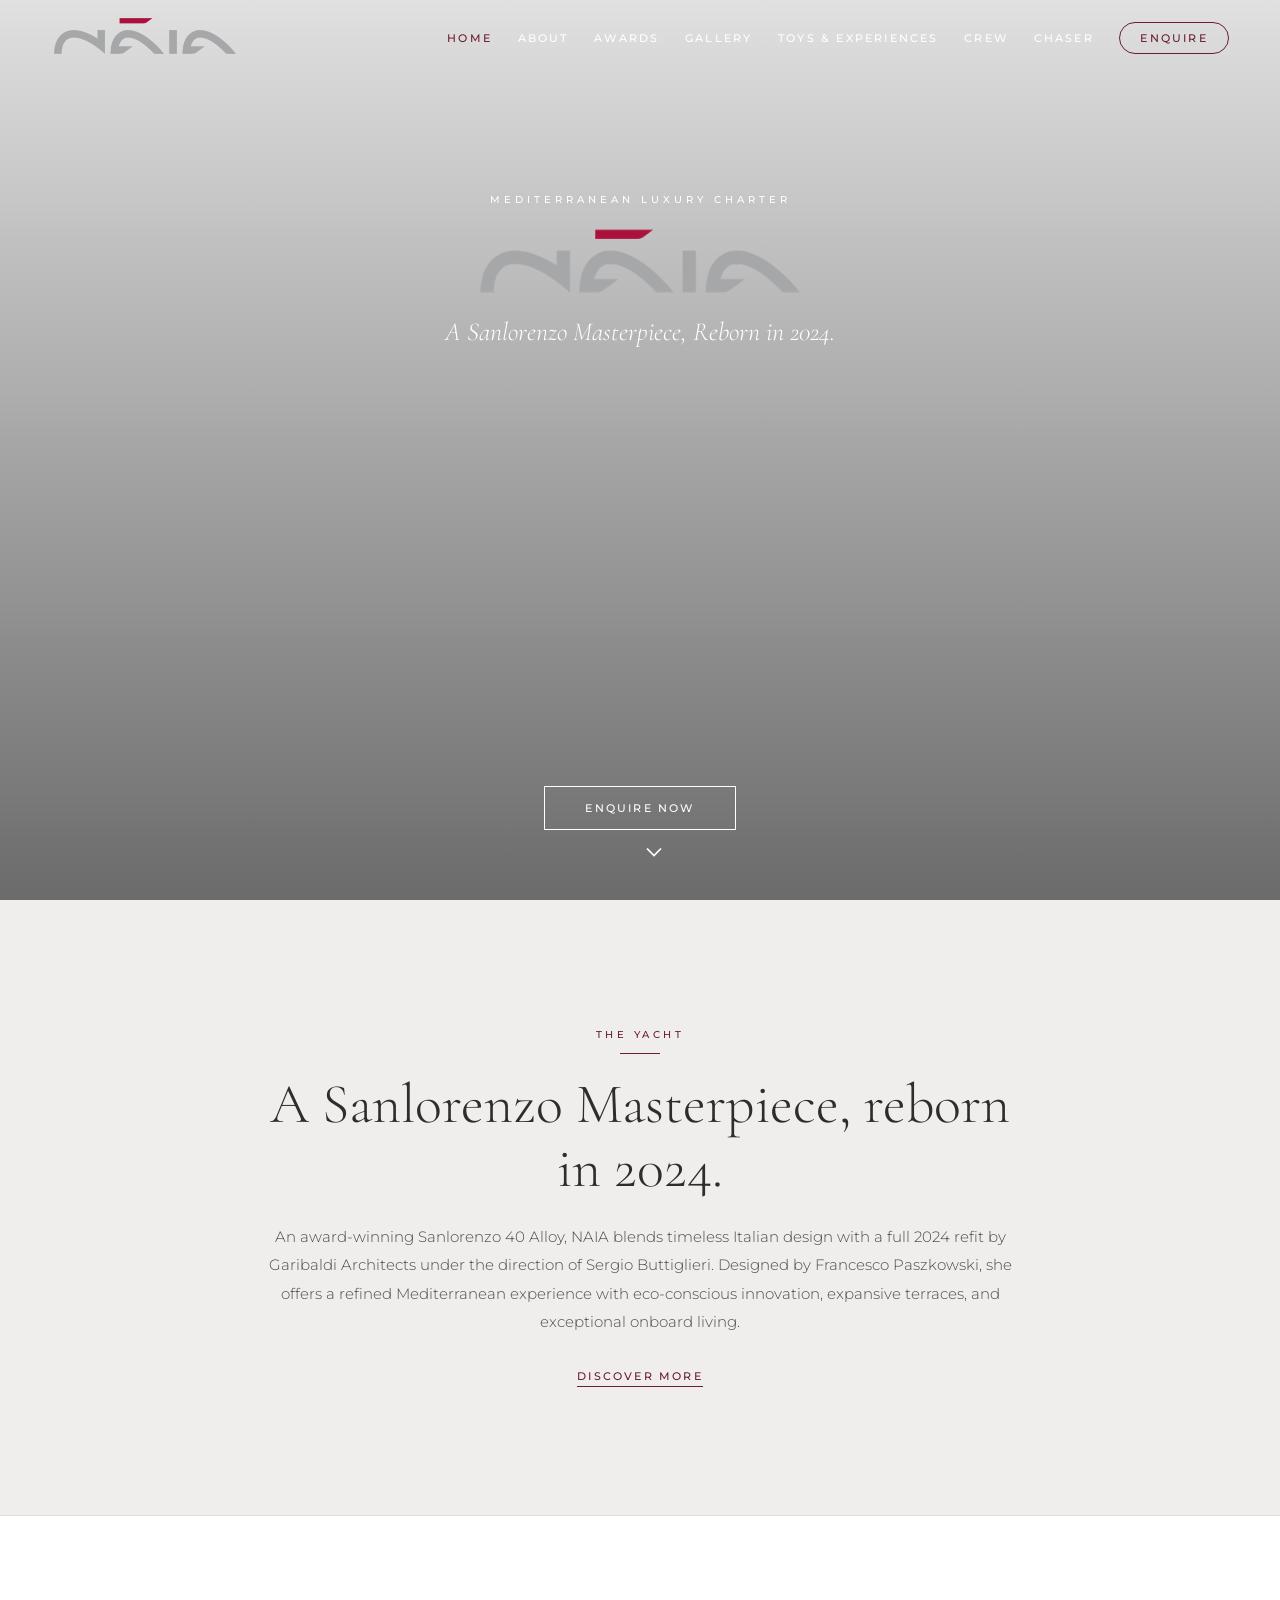
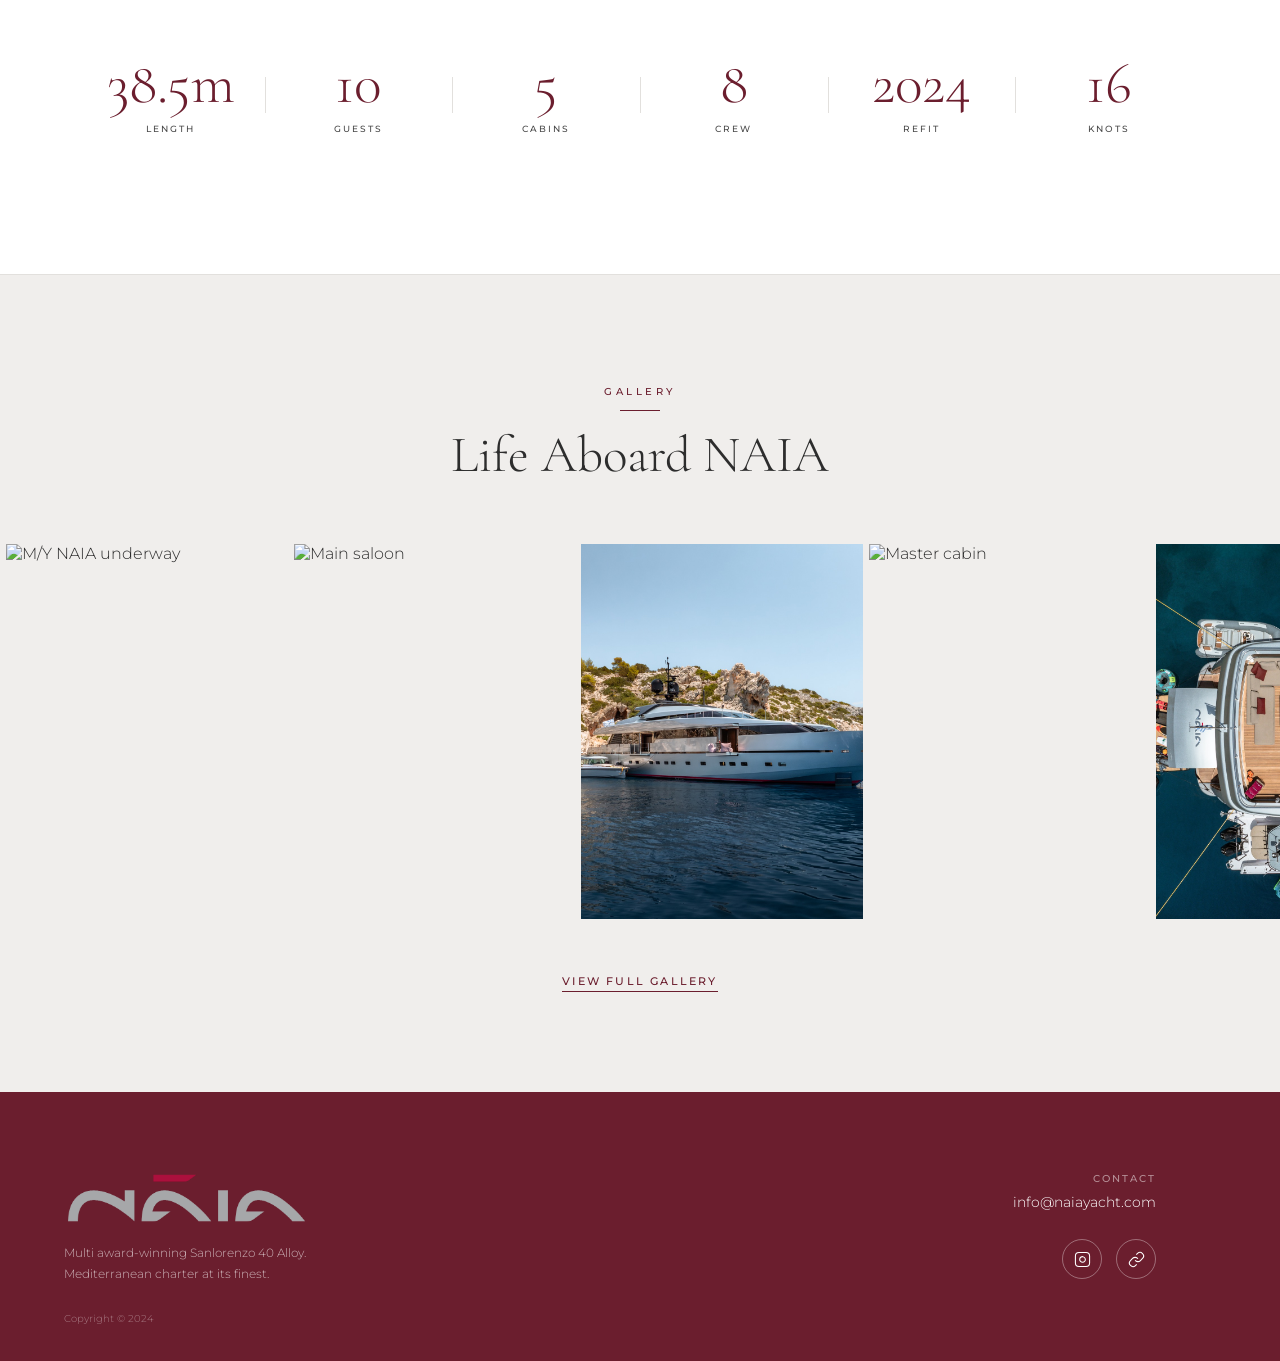
==== commit a238308a: "Finalise gallery order, add new images, fix home page strip - Reorder interior gallery: living rooms" ====
--- a/index.html
+++ b/index.html
@@ -303,7 +303,7 @@
   </div>
   <div class="gp-strip-wrap" id="gp-strip-wrap">
     <div class="gp-strip" id="gp-strip">
-      <div class="gp-item"><img src="gal-aerial-cruise.jpg" alt="M/Y NAIA underway" loading="lazy"></div>
+      <div class="gp-item"><img src="ext-1.jpg" alt="M/Y NAIA underway" loading="lazy"></div>
       <div class="gp-item"><img src="gal-saloon.jpg" alt="Main saloon" loading="lazy"></div>
       <div class="gp-item"><img src="gal-anchored.jpg" alt="Anchored in the Mediterranean" loading="lazy"></div>
       <div class="gp-item"><img src="gal-master.jpg" alt="Master cabin" loading="lazy"></div>
@@ -387,7 +387,7 @@
 
 /* Slow motion hero video */
 var heroVid = document.querySelector('.hero-video');
-if(heroVid){ heroVid.playbackRate = 0.6; heroVid.addEventListener('loadeddata', function(){ heroVid.playbackRate = 0.6; }); }
+if(heroVid){ heroVid.playbackRate = 0.4; heroVid.addEventListener('loadeddata', function(){ heroVid.playbackRate = 0.4; }); }
 
 document.getElementById('scroll-chevron').addEventListener('click', function () {
   document.querySelector('.yacht-text-block').scrollIntoView({ behavior: 'smooth' });
